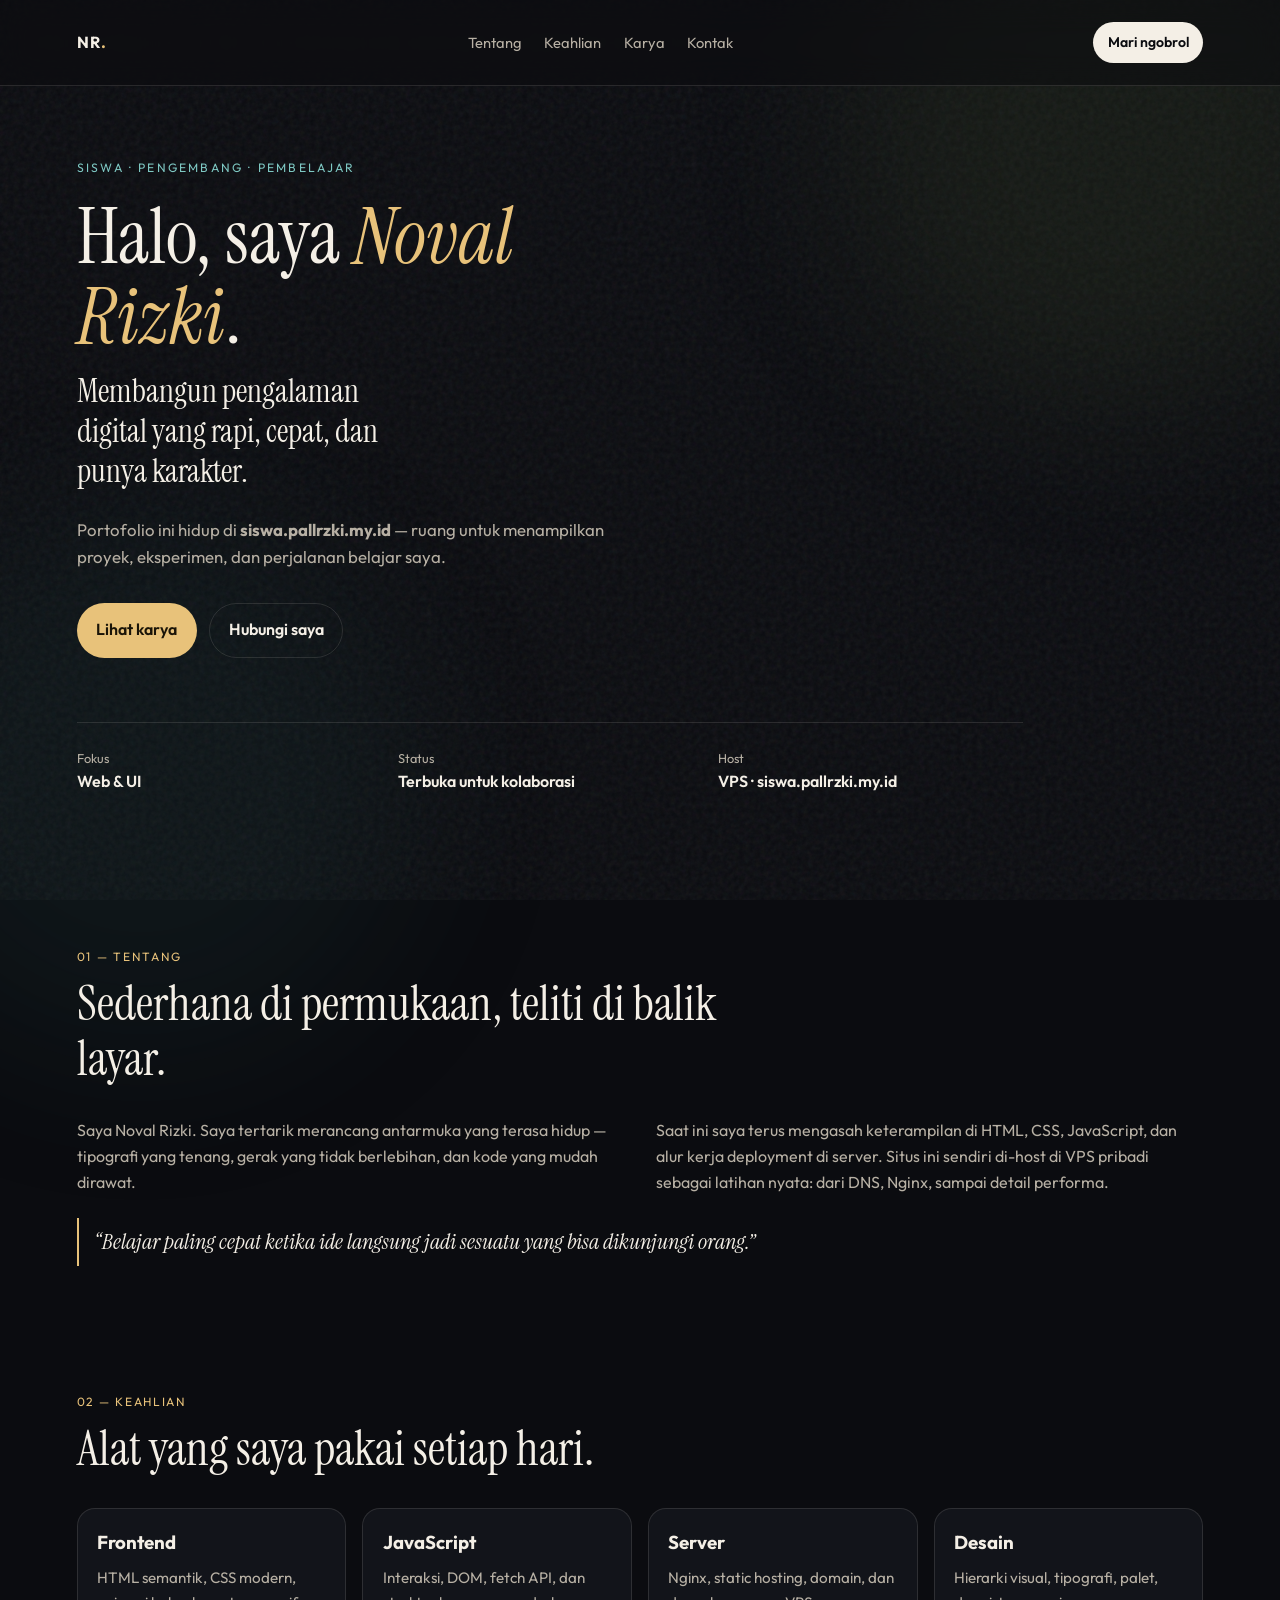
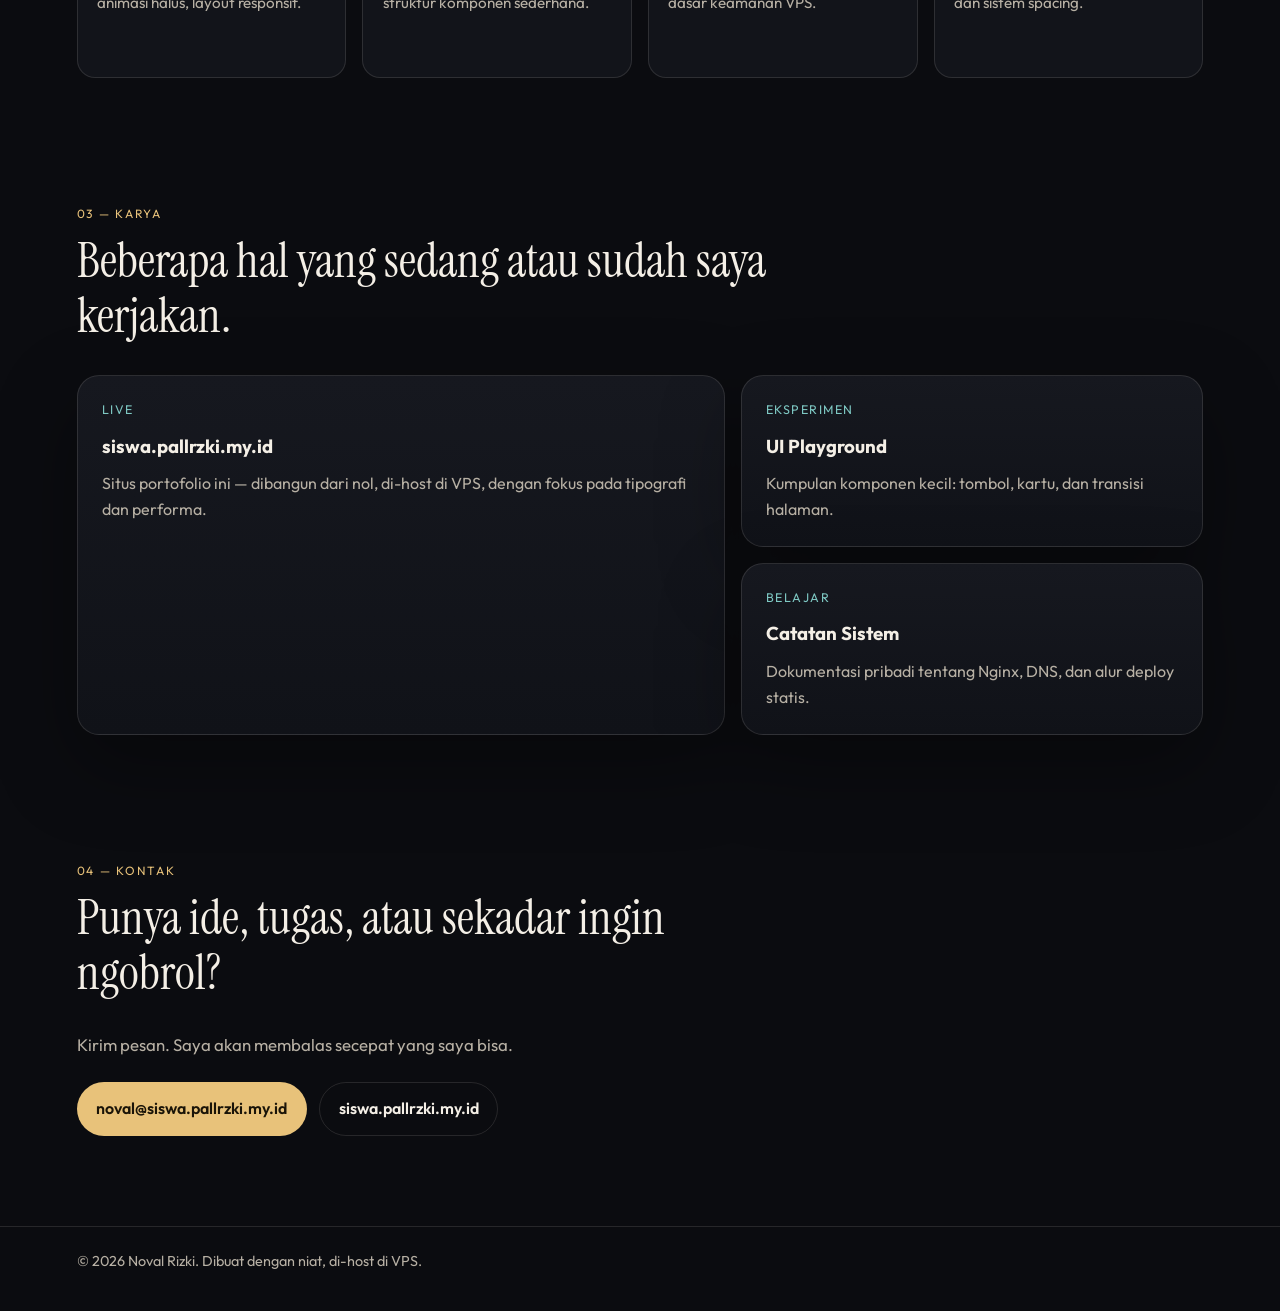
==== index.html @ b2f87281 "Add Noval Rizki portfolio site for siswa.pallrzki.my.id Static landing page with Nginx config ready " ====
<!DOCTYPE html>
<html lang="id">
<head>
  <meta charset="UTF-8" />
  <meta name="viewport" content="width=device-width, initial-scale=1.0" />
  <title>Noval Rizki — Portfolio</title>
  <meta name="description" content="Portofolio Noval Rizki — pengembang web, desain, dan eksplorasi teknologi." />
  <link rel="preconnect" href="https://fonts.googleapis.com" />
  <link rel="preconnect" href="https://fonts.gstatic.com" crossorigin />
  <link href="https://fonts.googleapis.com/css2?family=Instrument+Serif:ital@0;1&family=Outfit:wght@300;400;500;600;700&display=swap" rel="stylesheet" />
  <link rel="stylesheet" href="styles.css" />
  <link rel="icon" href="data:image/svg+xml,<svg xmlns='http://www.w3.org/2000/svg' viewBox='0 0 100 100'><text y='.9em' font-size='90'>N</text></svg>" />
</head>
<body>
  <div class="noise" aria-hidden="true"></div>
  <div class="orb orb-a" aria-hidden="true"></div>
  <div class="orb orb-b" aria-hidden="true"></div>

  <header class="nav">
    <a class="logo" href="#top">NR<span>.</span></a>
    <nav>
      <a href="#about">Tentang</a>
      <a href="#skills">Keahlian</a>
      <a href="#work">Karya</a>
      <a href="#contact">Kontak</a>
    </nav>
    <a class="nav-cta" href="#contact">Mari ngobrol</a>
  </header>

  <main id="top">
    <section class="hero">
      <p class="eyebrow">Siswa · Pengembang · Pembelajar</p>
      <h1>
        Halo, saya <em>Noval Rizki</em>.
        <span>Membangun pengalaman digital yang rapi, cepat, dan punya karakter.</span>
      </h1>
      <p class="lede">
        Portofolio ini hidup di <strong>siswa.pallrzki.my.id</strong> —
        ruang untuk menampilkan proyek, eksperimen, dan perjalanan belajar saya.
      </p>
      <div class="hero-actions">
        <a class="btn primary" href="#work">Lihat karya</a>
        <a class="btn ghost" href="#contact">Hubungi saya</a>
      </div>
      <dl class="stats">
        <div>
          <dt>Fokus</dt>
          <dd>Web & UI</dd>
        </div>
        <div>
          <dt>Status</dt>
          <dd>Terbuka untuk kolaborasi</dd>
        </div>
        <div>
          <dt>Host</dt>
          <dd>VPS · siswa.pallrzki.my.id</dd>
        </div>
      </dl>
    </section>

    <section id="about" class="section">
      <div class="section-head">
        <p class="kicker">01 — Tentang</p>
        <h2>Sederhana di permukaan, teliti di balik layar.</h2>
      </div>
      <div class="about-grid">
        <p>
          Saya Noval Rizki. Saya tertarik merancang antarmuka yang terasa hidup —
          tipografi yang tenang, gerak yang tidak berlebihan, dan kode yang mudah dirawat.
        </p>
        <p>
          Saat ini saya terus mengasah keterampilan di HTML, CSS, JavaScript, dan alur kerja
          deployment di server. Situs ini sendiri di-host di VPS pribadi sebagai latihan
          nyata: dari DNS, Nginx, sampai detail performa.
        </p>
        <blockquote>
          “Belajar paling cepat ketika ide langsung jadi sesuatu yang bisa dikunjungi orang.”
        </blockquote>
      </div>
    </section>

    <section id="skills" class="section">
      <div class="section-head">
        <p class="kicker">02 — Keahlian</p>
        <h2>Alat yang saya pakai setiap hari.</h2>
      </div>
      <ul class="skills">
        <li>
          <h3>Frontend</h3>
          <p>HTML semantik, CSS modern, animasi halus, layout responsif.</p>
        </li>
        <li>
          <h3>JavaScript</h3>
          <p>Interaksi, DOM, fetch API, dan struktur komponen sederhana.</p>
        </li>
        <li>
          <h3>Server</h3>
          <p>Nginx, static hosting, domain, dan dasar keamanan VPS.</p>
        </li>
        <li>
          <h3>Desain</h3>
          <p>Hierarki visual, tipografi, palet, dan sistem spacing.</p>
        </li>
      </ul>
    </section>

    <section id="work" class="section">
      <div class="section-head">
        <p class="kicker">03 — Karya</p>
        <h2>Beberapa hal yang sedang atau sudah saya kerjakan.</h2>
      </div>
      <div class="work">
        <article class="card featured">
          <p class="tag">Live</p>
          <h3>siswa.pallrzki.my.id</h3>
          <p>Situs portofolio ini — dibangun dari nol, di-host di VPS, dengan fokus pada tipografi dan performa.</p>
        </article>
        <article class="card">
          <p class="tag">Eksperimen</p>
          <h3>UI Playground</h3>
          <p>Kumpulan komponen kecil: tombol, kartu, dan transisi halaman.</p>
        </article>
        <article class="card">
          <p class="tag">Belajar</p>
          <h3>Catatan Sistem</h3>
          <p>Dokumentasi pribadi tentang Nginx, DNS, dan alur deploy statis.</p>
        </article>
      </div>
    </section>

    <section id="contact" class="section contact">
      <div class="section-head">
        <p class="kicker">04 — Kontak</p>
        <h2>Punya ide, tugas, atau sekadar ingin ngobrol?</h2>
      </div>
      <p class="lede">Kirim pesan. Saya akan membalas secepat yang saya bisa.</p>
      <div class="contact-row">
        <a class="btn primary" href="mailto:noval@siswa.pallrzki.my.id">noval@siswa.pallrzki.my.id</a>
        <a class="btn ghost" href="https://siswa.pallrzki.my.id" target="_blank" rel="noopener">siswa.pallrzki.my.id</a>
      </div>
    </section>
  </main>

  <footer>
    <p>© <span id="year"></span> Noval Rizki. Dibuat dengan niat, di-host di VPS.</p>
  </footer>

  <script>
    document.getElementById("year").textContent = new Date().getFullYear();
  </script>
</body>
</html>
---- styles.css ----
:root {
  --bg: #0b0c10;
  --bg-soft: #12141a;
  --ink: #f4efe6;
  --muted: #b7b0a4;
  --line: rgba(244, 239, 230, 0.12);
  --accent: #e8c27a;
  --accent-2: #7ec8c3;
  --shadow: 0 30px 80px rgba(0, 0, 0, 0.35);
}

* { box-sizing: border-box; margin: 0; padding: 0; }

html { scroll-behavior: smooth; }

body {
  font-family: "Outfit", system-ui, sans-serif;
  background: var(--bg);
  color: var(--ink);
  line-height: 1.6;
  min-height: 100vh;
  overflow-x: hidden;
}

.noise {
  pointer-events: none;
  position: fixed;
  inset: 0;
  opacity: 0.07;
  background-image: url("data:image/svg+xml,%3Csvg viewBox='0 0 200 200' xmlns='http://www.w3.org/2000/svg'%3E%3Cfilter id='n'%3E%3CfeTurbulence type='fractalNoise' baseFrequency='.85' numOctaves='4' stitchTiles='stitch'/%3E%3C/filter%3E%3Crect width='100%25' height='100%25' filter='url(%23n)'/%3E%3C/svg%3E");
  z-index: 0;
}

.orb {
  position: fixed;
  width: 42vw;
  height: 42vw;
  border-radius: 50%;
  filter: blur(80px);
  opacity: 0.22;
  z-index: 0;
}
.orb-a { background: #3d4a2a; top: -10vw; right: -8vw; }
.orb-b { background: #1d3a3a; bottom: -12vw; left: -10vw; }

.nav, main, footer { position: relative; z-index: 1; }

.nav {
  display: flex;
  align-items: center;
  justify-content: space-between;
  gap: 1rem;
  padding: 1.4rem 6vw;
  position: sticky;
  top: 0;
  backdrop-filter: blur(16px);
  background: rgba(11, 12, 16, 0.55);
  border-bottom: 1px solid var(--line);
}

.logo {
  font-weight: 700;
  letter-spacing: 0.08em;
  color: var(--ink);
  text-decoration: none;
}
.logo span { color: var(--accent); }

nav { display: flex; gap: 1.4rem; }
nav a {
  color: var(--muted);
  text-decoration: none;
  font-size: 0.92rem;
}
nav a:hover { color: var(--ink); }

.nav-cta {
  color: var(--bg);
  background: var(--ink);
  text-decoration: none;
  padding: 0.55rem 0.9rem;
  border-radius: 999px;
  font-size: 0.88rem;
  font-weight: 600;
}

.hero {
  padding: 8vh 6vw 10vh;
  max-width: 1100px;
}

.eyebrow {
  text-transform: uppercase;
  letter-spacing: 0.18em;
  font-size: 0.76rem;
  color: var(--accent-2);
  margin-bottom: 1.2rem;
}

h1 {
  font-family: "Instrument Serif", Georgia, serif;
  font-weight: 400;
  font-size: clamp(2.4rem, 6vw, 5.2rem);
  line-height: 1.05;
  max-width: 16ch;
}

h1 em { font-style: italic; color: var(--accent); }
h1 span {
  display: block;
  margin-top: 0.8rem;
  font-size: 0.42em;
  line-height: 1.25;
  color: var(--ink);
  max-width: 22ch;
}

.lede {
  margin-top: 1.6rem;
  max-width: 52ch;
  color: var(--muted);
  font-size: 1.05rem;
}

.hero-actions { display: flex; gap: 0.8rem; margin-top: 2rem; flex-wrap: wrap; }

.btn {
  text-decoration: none;
  padding: 0.85rem 1.15rem;
  border-radius: 999px;
  font-weight: 600;
  border: 1px solid var(--line);
}
.btn.primary { background: var(--accent); color: #1a1408; border-color: transparent; }
.btn.ghost { color: var(--ink); }

.stats {
  display: grid;
  grid-template-columns: repeat(3, minmax(0, 1fr));
  gap: 1rem;
  margin-top: 4rem;
  padding-top: 1.6rem;
  border-top: 1px solid var(--line);
}
.stats dt { color: var(--muted); font-size: 0.8rem; }
.stats dd { font-weight: 600; }

.section { padding: 7vh 6vw; }
.section-head { max-width: 720px; margin-bottom: 2rem; }
.kicker {
  color: var(--accent);
  letter-spacing: 0.14em;
  text-transform: uppercase;
  font-size: 0.75rem;
  margin-bottom: 0.6rem;
}
h2 {
  font-family: "Instrument Serif", Georgia, serif;
  font-weight: 400;
  font-size: clamp(1.8rem, 4vw, 3rem);
  line-height: 1.15;
}

.about-grid {
  display: grid;
  grid-template-columns: 1fr 1fr;
  gap: 1.4rem 2rem;
  color: var(--muted);
}
.about-grid blockquote {
  grid-column: 1 / -1;
  border-left: 2px solid var(--accent);
  padding: 0.4rem 0 0.4rem 1rem;
  color: var(--ink);
  font-family: "Instrument Serif", Georgia, serif;
  font-size: 1.4rem;
  font-style: italic;
}

.skills {
  list-style: none;
  display: grid;
  grid-template-columns: repeat(4, minmax(0, 1fr));
  gap: 1rem;
}
.skills li {
  background: var(--bg-soft);
  border: 1px solid var(--line);
  border-radius: 18px;
  padding: 1.2rem;
  min-height: 170px;
}
.skills h3 { margin-bottom: 0.5rem; }
.skills p { color: var(--muted); font-size: 0.95rem; }

.work {
  display: grid;
  grid-template-columns: 1.4fr 1fr;
  gap: 1rem;
}
.card {
  background: linear-gradient(180deg, #16181f, #101218);
  border: 1px solid var(--line);
  border-radius: 22px;
  padding: 1.5rem;
  box-shadow: var(--shadow);
}
.card.featured { grid-row: span 2; min-height: 280px; }
.tag {
  color: var(--accent-2);
  font-size: 0.78rem;
  letter-spacing: 0.12em;
  text-transform: uppercase;
  margin-bottom: 0.7rem;
}
.card p:last-child { color: var(--muted); margin-top: 0.6rem; }

.contact { padding-bottom: 10vh; }
.contact-row { display: flex; gap: 0.8rem; flex-wrap: wrap; margin-top: 1.4rem; }

footer {
  padding: 1.4rem 6vw 2.4rem;
  color: var(--muted);
  border-top: 1px solid var(--line);
  font-size: 0.9rem;
}

@media (max-width: 860px) {
  nav { display: none; }
  .about-grid, .skills, .work, .stats { grid-template-columns: 1fr; }
  .card.featured { grid-row: auto; }
}
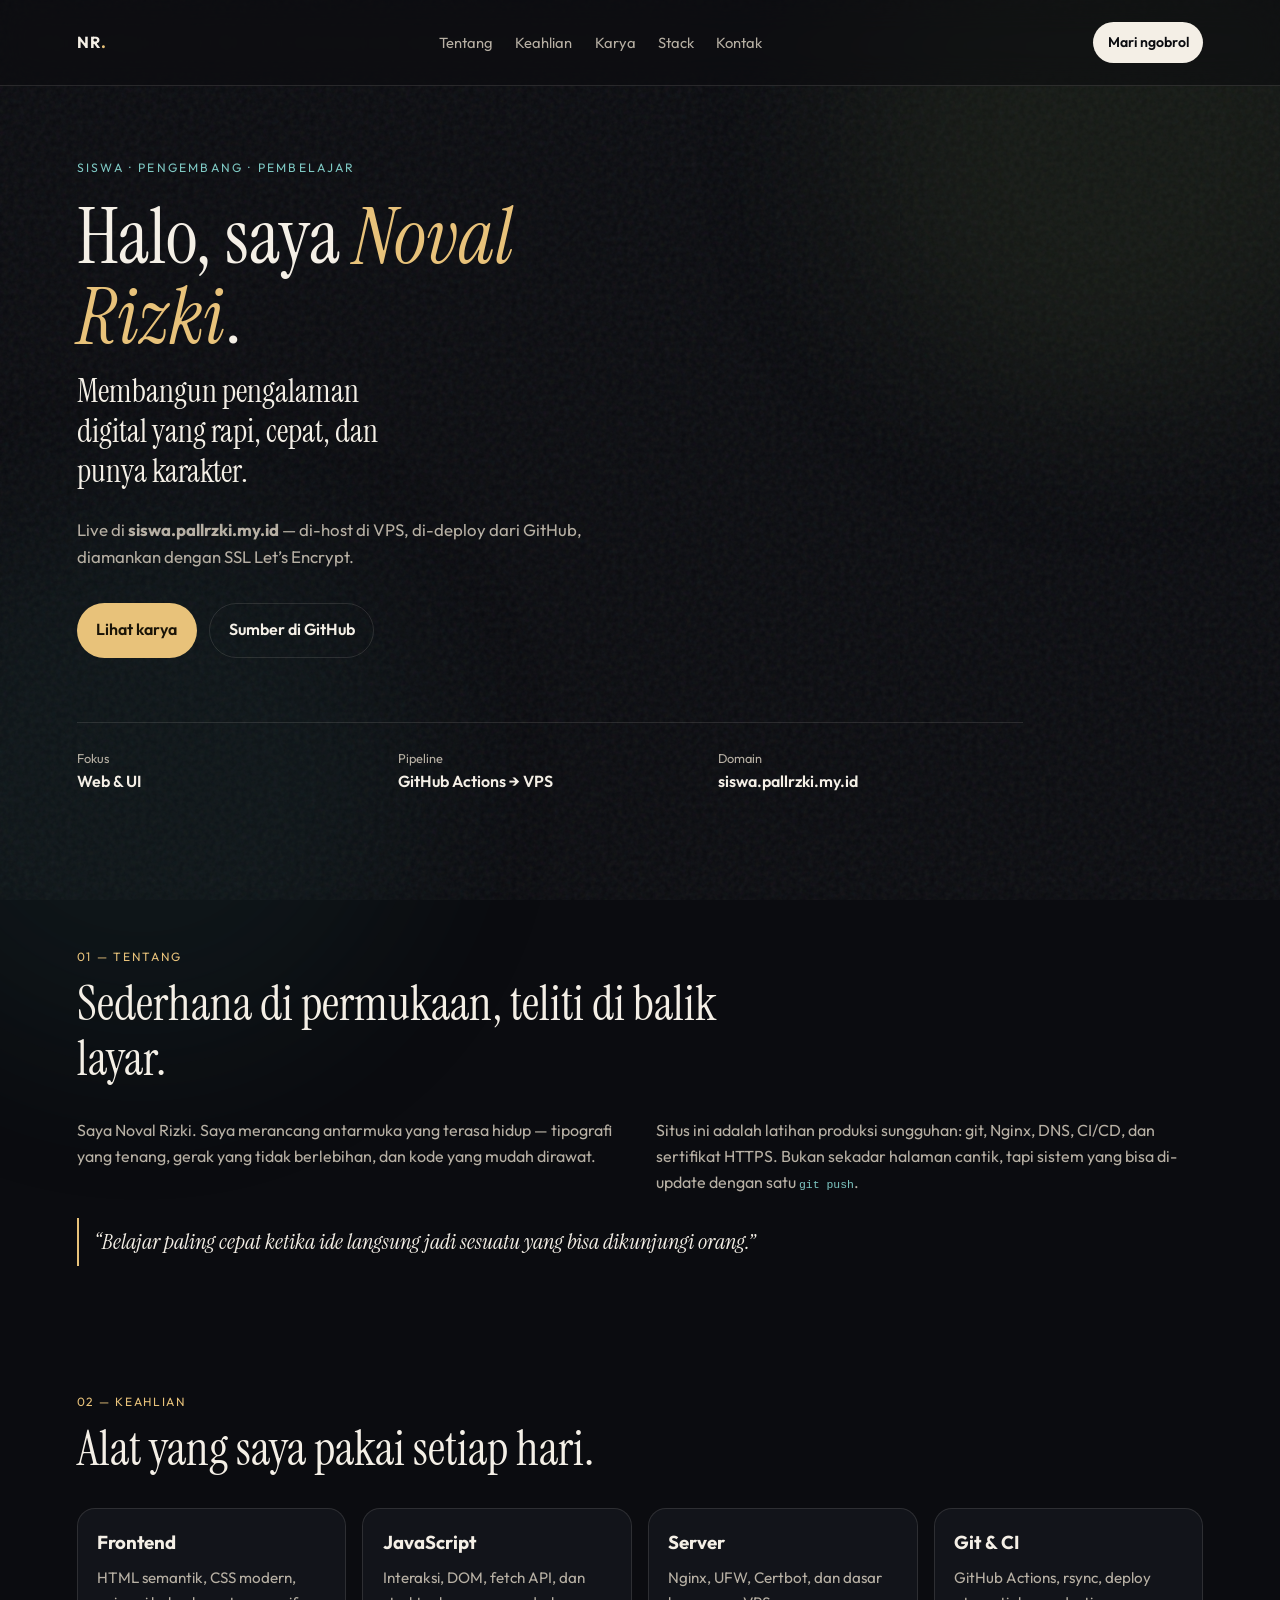
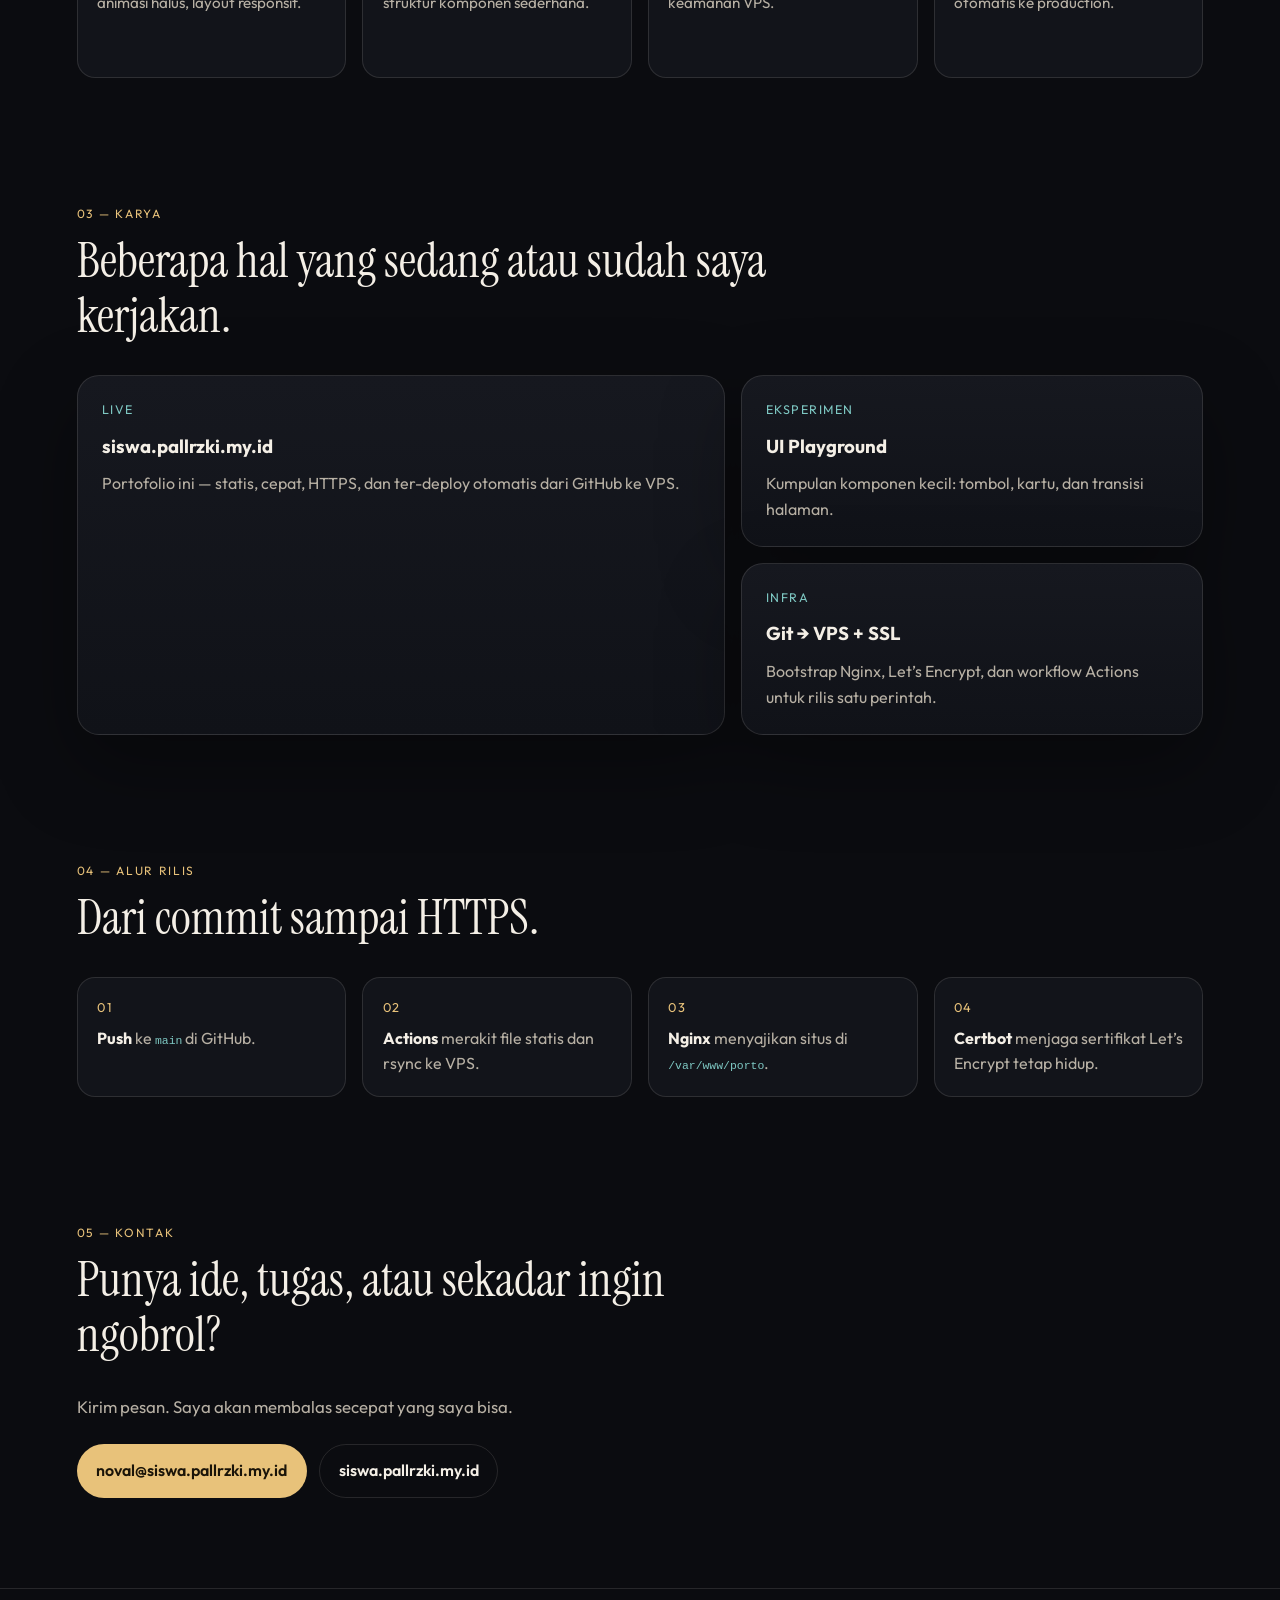
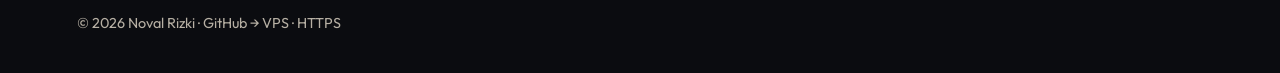
==== commit c52fad59: "Upgrade portfolio and add GitHub-to-VPS deploy with SSL Add Certbot/Nginx bootstrap, rsync workflow " ====
--- a/index.html
+++ b/index.html
@@ -4,7 +4,11 @@
   <meta charset="UTF-8" />
   <meta name="viewport" content="width=device-width, initial-scale=1.0" />
   <title>Noval Rizki — Portfolio</title>
-  <meta name="description" content="Portofolio Noval Rizki — pengembang web, desain, dan eksplorasi teknologi." />
+  <meta name="description" content="Portofolio Noval Rizki. Web, UI, dan deployment di VPS." />
+  <meta property="og:title" content="Noval Rizki — Portfolio" />
+  <meta property="og:description" content="Membangun pengalaman digital yang rapi, cepat, dan punya karakter." />
+  <meta property="og:url" content="https://siswa.pallrzki.my.id" />
+  <link rel="canonical" href="https://siswa.pallrzki.my.id/" />
   <link rel="preconnect" href="https://fonts.googleapis.com" />
   <link rel="preconnect" href="https://fonts.gstatic.com" crossorigin />
   <link href="https://fonts.googleapis.com/css2?family=Instrument+Serif:ital@0;1&family=Outfit:wght@300;400;500;600;700&display=swap" rel="stylesheet" />
@@ -22,6 +26,7 @@
       <a href="#about">Tentang</a>
       <a href="#skills">Keahlian</a>
       <a href="#work">Karya</a>
+      <a href="#stack">Stack</a>
       <a href="#contact">Kontak</a>
     </nav>
     <a class="nav-cta" href="#contact">Mari ngobrol</a>
@@ -35,25 +40,25 @@
         <span>Membangun pengalaman digital yang rapi, cepat, dan punya karakter.</span>
       </h1>
       <p class="lede">
-        Portofolio ini hidup di <strong>siswa.pallrzki.my.id</strong> —
-        ruang untuk menampilkan proyek, eksperimen, dan perjalanan belajar saya.
+        Live di <strong>siswa.pallrzki.my.id</strong> — di-host di VPS, di-deploy dari GitHub,
+        diamankan dengan SSL Let’s Encrypt.
       </p>
       <div class="hero-actions">
         <a class="btn primary" href="#work">Lihat karya</a>
-        <a class="btn ghost" href="#contact">Hubungi saya</a>
+        <a class="btn ghost" href="https://github.com/valngawi-droid/porto" target="_blank" rel="noopener">Sumber di GitHub</a>
       </div>
       <dl class="stats">
         <div>
           <dt>Fokus</dt>
-          <dd>Web & UI</dd>
+          <dd>Web &amp; UI</dd>
         </div>
         <div>
-          <dt>Status</dt>
-          <dd>Terbuka untuk kolaborasi</dd>
+          <dt>Pipeline</dt>
+          <dd>GitHub Actions → VPS</dd>
         </div>
         <div>
-          <dt>Host</dt>
-          <dd>VPS · siswa.pallrzki.my.id</dd>
+          <dt>Domain</dt>
+          <dd>siswa.pallrzki.my.id</dd>
         </div>
       </dl>
     </section>
@@ -65,13 +70,12 @@
       </div>
       <div class="about-grid">
         <p>
-          Saya Noval Rizki. Saya tertarik merancang antarmuka yang terasa hidup —
+          Saya Noval Rizki. Saya merancang antarmuka yang terasa hidup —
           tipografi yang tenang, gerak yang tidak berlebihan, dan kode yang mudah dirawat.
         </p>
         <p>
-          Saat ini saya terus mengasah keterampilan di HTML, CSS, JavaScript, dan alur kerja
-          deployment di server. Situs ini sendiri di-host di VPS pribadi sebagai latihan
-          nyata: dari DNS, Nginx, sampai detail performa.
+          Situs ini adalah latihan produksi sungguhan: git, Nginx, DNS, CI/CD, dan sertifikat HTTPS.
+          Bukan sekadar halaman cantik, tapi sistem yang bisa di-update dengan satu <code>git push</code>.
         </p>
         <blockquote>
           “Belajar paling cepat ketika ide langsung jadi sesuatu yang bisa dikunjungi orang.”
@@ -95,11 +99,11 @@
         </li>
         <li>
           <h3>Server</h3>
-          <p>Nginx, static hosting, domain, dan dasar keamanan VPS.</p>
+          <p>Nginx, UFW, Certbot, dan dasar keamanan VPS.</p>
         </li>
         <li>
-          <h3>Desain</h3>
-          <p>Hierarki visual, tipografi, palet, dan sistem spacing.</p>
+          <h3>Git &amp; CI</h3>
+          <p>GitHub Actions, rsync, deploy otomatis ke production.</p>
         </li>
       </ul>
     </section>
@@ -113,7 +117,7 @@
         <article class="card featured">
           <p class="tag">Live</p>
           <h3>siswa.pallrzki.my.id</h3>
-          <p>Situs portofolio ini — dibangun dari nol, di-host di VPS, dengan fokus pada tipografi dan performa.</p>
+          <p>Portofolio ini — statis, cepat, HTTPS, dan ter-deploy otomatis dari GitHub ke VPS.</p>
         </article>
         <article class="card">
           <p class="tag">Eksperimen</p>
@@ -121,32 +125,42 @@
           <p>Kumpulan komponen kecil: tombol, kartu, dan transisi halaman.</p>
         </article>
         <article class="card">
-          <p class="tag">Belajar</p>
-          <h3>Catatan Sistem</h3>
-          <p>Dokumentasi pribadi tentang Nginx, DNS, dan alur deploy statis.</p>
+          <p class="tag">Infra</p>
+          <h3>Git → VPS + SSL</h3>
+          <p>Bootstrap Nginx, Let’s Encrypt, dan workflow Actions untuk rilis satu perintah.</p>
         </article>
       </div>
     </section>
 
+    <section id="stack" class="section">
+      <div class="section-head">
+        <p class="kicker">04 — Alur rilis</p>
+        <h2>Dari commit sampai HTTPS.</h2>
+      </div>
+      <ol class="pipeline">
+        <li><strong>Push</strong> ke <code>main</code> di GitHub.</li>
+        <li><strong>Actions</strong> merakit file statis dan rsync ke VPS.</li>
+        <li><strong>Nginx</strong> menyajikan situs di <code>/var/www/porto</code>.</li>
+        <li><strong>Certbot</strong> menjaga sertifikat Let’s Encrypt tetap hidup.</li>
+      </ol>
+    </section>
+
     <section id="contact" class="section contact">
       <div class="section-head">
-        <p class="kicker">04 — Kontak</p>
+        <p class="kicker">05 — Kontak</p>
         <h2>Punya ide, tugas, atau sekadar ingin ngobrol?</h2>
       </div>
       <p class="lede">Kirim pesan. Saya akan membalas secepat yang saya bisa.</p>
       <div class="contact-row">
         <a class="btn primary" href="mailto:noval@siswa.pallrzki.my.id">noval@siswa.pallrzki.my.id</a>
-        <a class="btn ghost" href="https://siswa.pallrzki.my.id" target="_blank" rel="noopener">siswa.pallrzki.my.id</a>
+        <a class="btn ghost" href="https://siswa.pallrzki.my.id">siswa.pallrzki.my.id</a>
       </div>
     </section>
   </main>
 
   <footer>
-    <p>© <span id="year"></span> Noval Rizki. Dibuat dengan niat, di-host di VPS.</p>
+    <p>© <span id="year"></span> Noval Rizki · GitHub → VPS · HTTPS</p>
   </footer>
-
-  <script>
-    document.getElementById("year").textContent = new Date().getFullYear();
-  </script>
+  <script src="app.js"></script>
 </body>
 </html>
--- a/styles.css
+++ b/styles.css
@@ -56,7 +56,9 @@
   backdrop-filter: blur(16px);
   background: rgba(11, 12, 16, 0.55);
   border-bottom: 1px solid var(--line);
-}
+  transition: padding 0.25s ease;
+}
+.nav.compact { padding-top: 0.75rem; padding-bottom: 0.75rem; }
 
 .logo {
   font-weight: 700;
@@ -215,6 +217,35 @@
 }
 .card p:last-child { color: var(--muted); margin-top: 0.6rem; }
 
+.pipeline {
+  list-style: none;
+  display: grid;
+  grid-template-columns: repeat(4, minmax(0, 1fr));
+  gap: 1rem;
+  counter-reset: step;
+}
+.pipeline li {
+  counter-increment: step;
+  background: var(--bg-soft);
+  border: 1px solid var(--line);
+  border-radius: 18px;
+  padding: 1.2rem;
+  color: var(--muted);
+}
+.pipeline li::before {
+  content: counter(step, decimal-leading-zero);
+  display: block;
+  color: var(--accent);
+  font-size: 0.8rem;
+  letter-spacing: 0.12em;
+  margin-bottom: 0.5rem;
+}
+.pipeline strong { color: var(--ink); }
+.pipeline code, .about-grid code {
+  font-size: 0.88em;
+  color: var(--accent-2);
+}
+
 .contact { padding-bottom: 10vh; }
 .contact-row { display: flex; gap: 0.8rem; flex-wrap: wrap; margin-top: 1.4rem; }
 
@@ -227,6 +258,6 @@
 
 @media (max-width: 860px) {
   nav { display: none; }
-  .about-grid, .skills, .work, .stats { grid-template-columns: 1fr; }
+  .about-grid, .skills, .work, .stats, .pipeline { grid-template-columns: 1fr; }
   .card.featured { grid-row: auto; }
 }
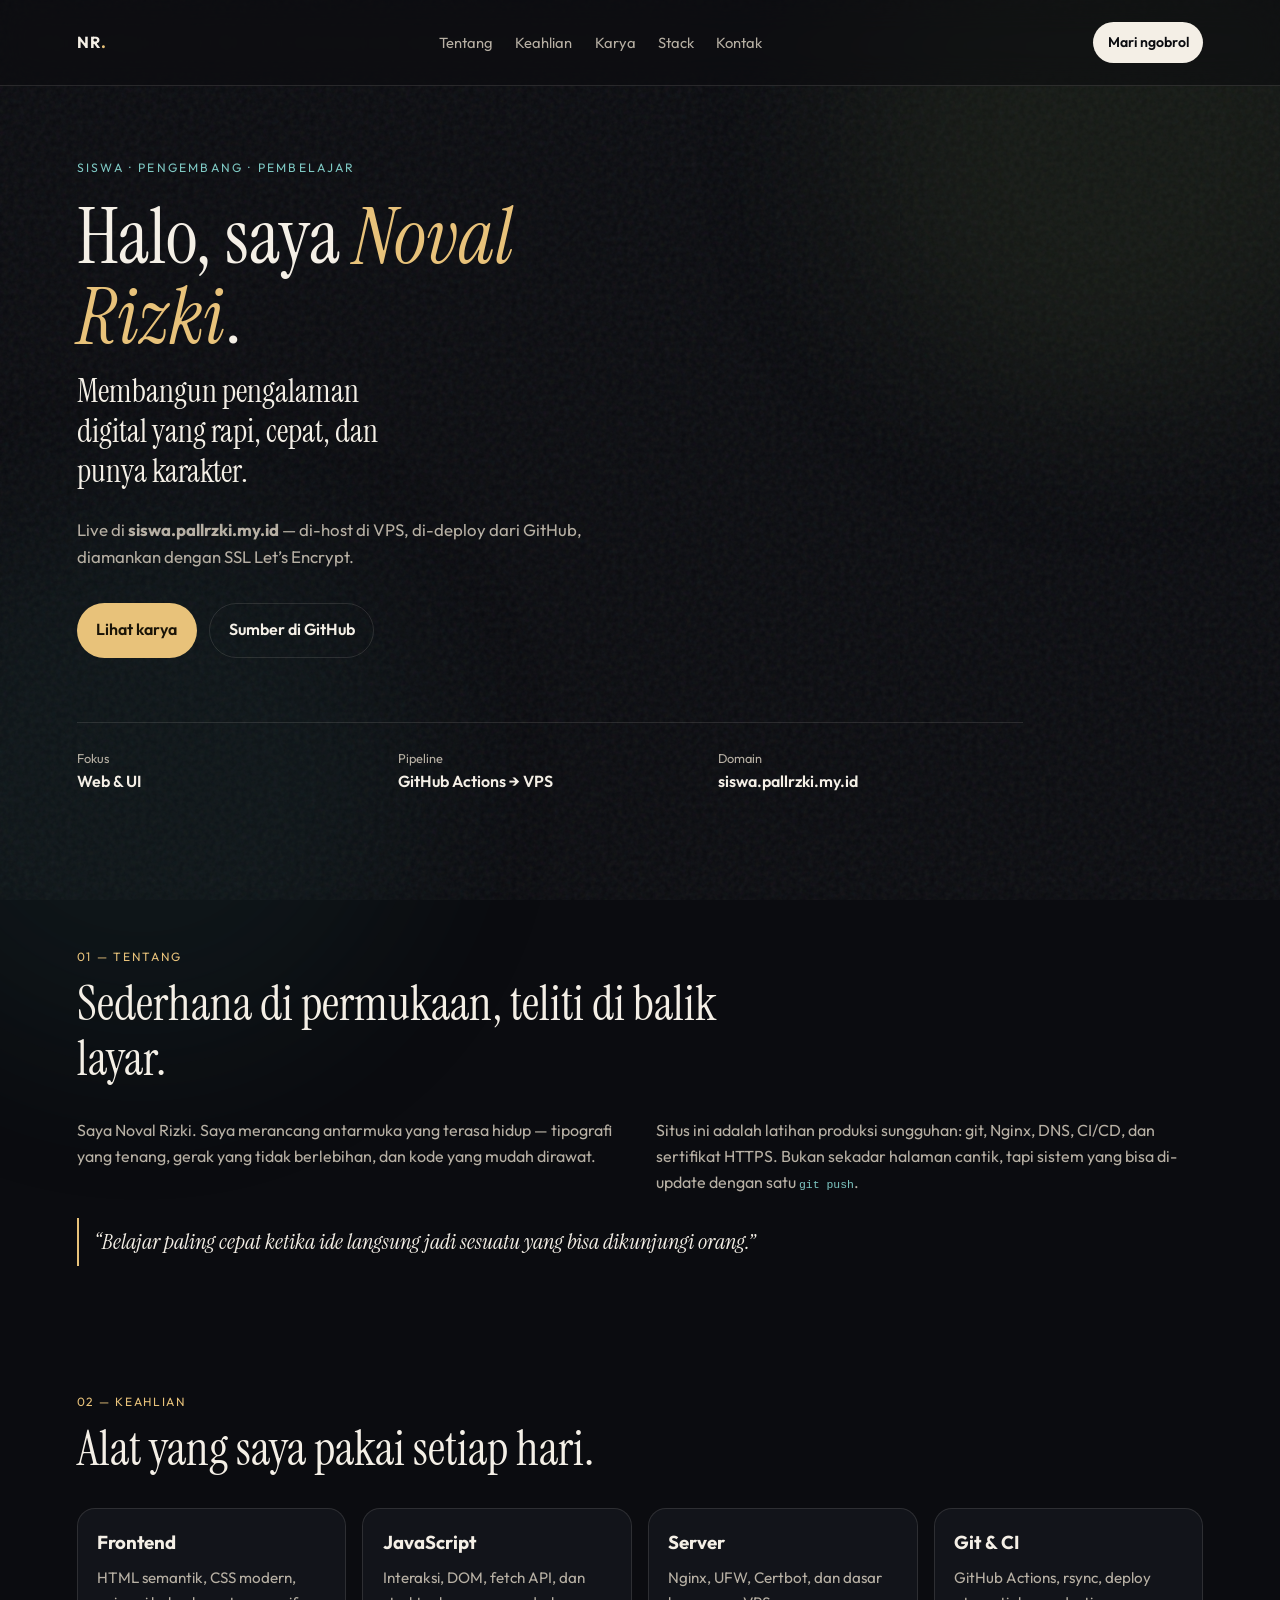
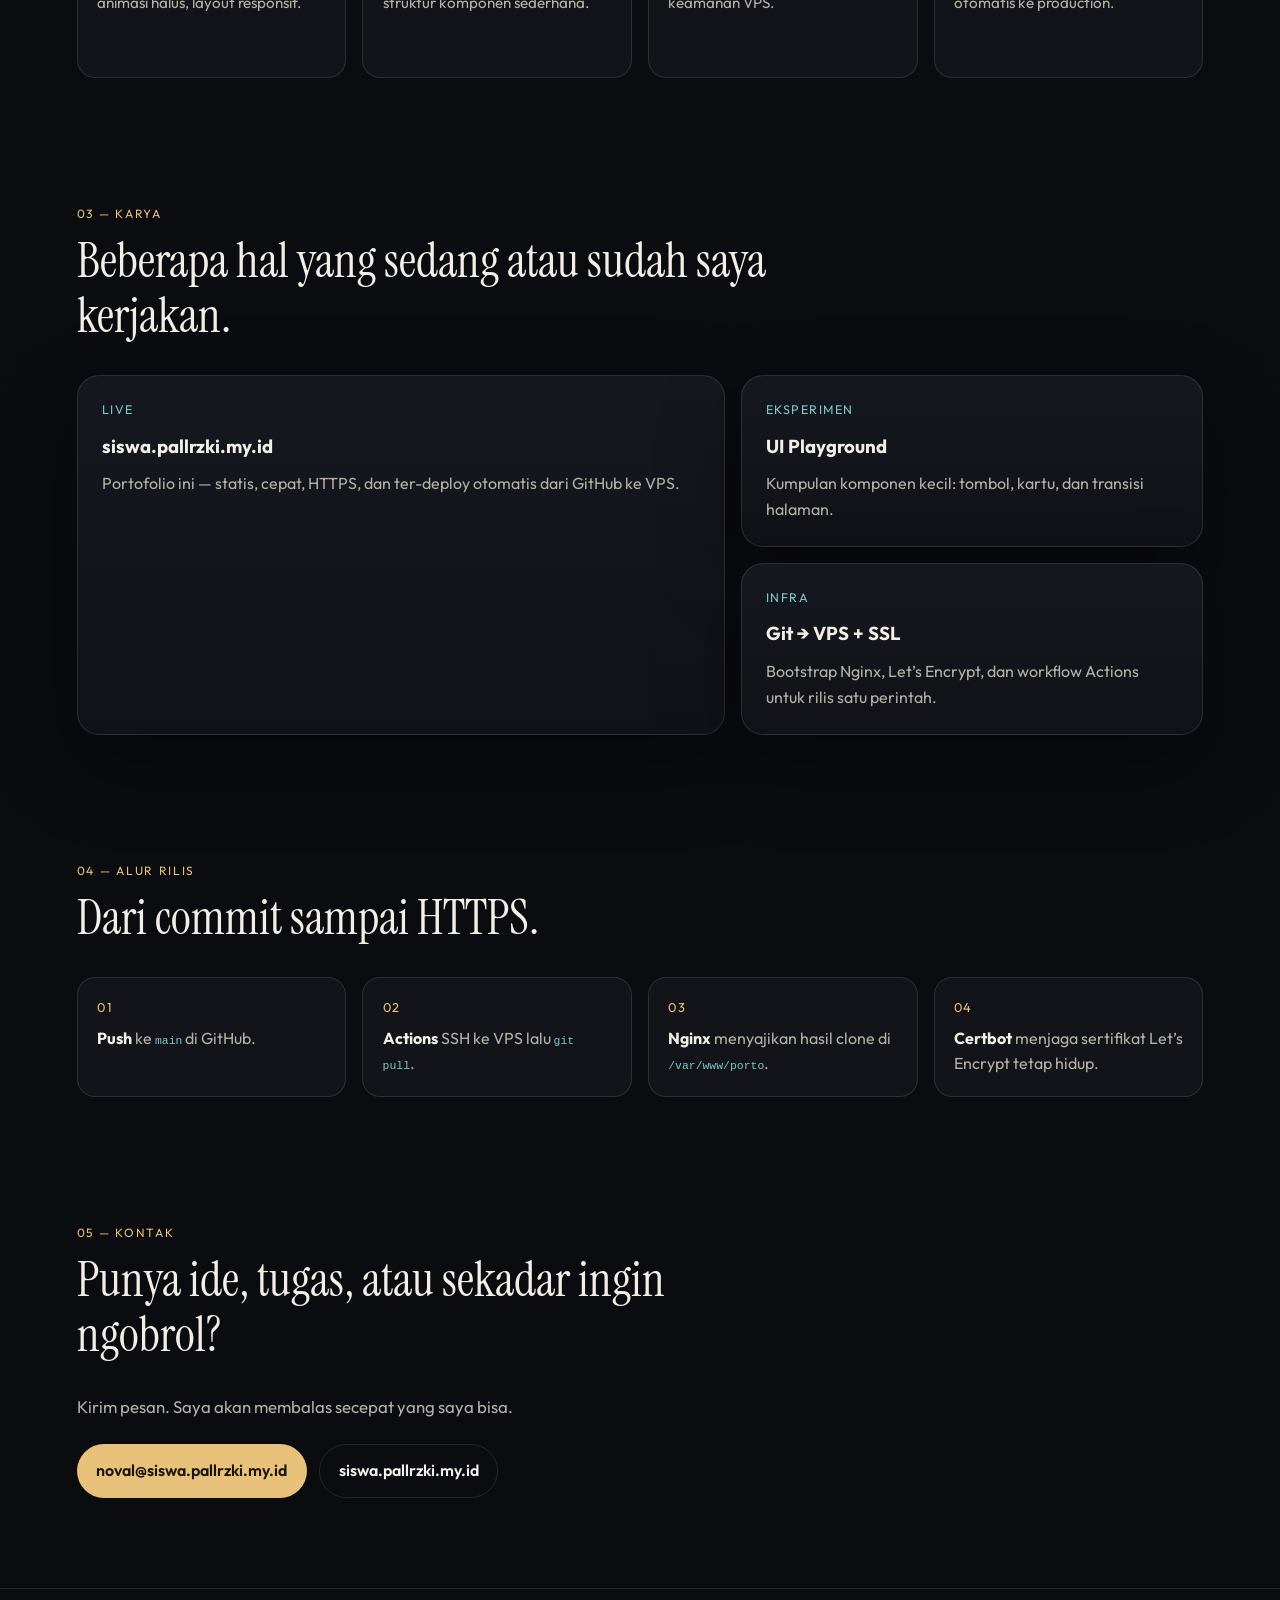
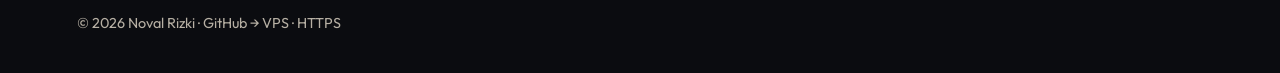
==== commit a2a3b67e: "Switch deploy to git clone and git pull on the VPS Serve the clone at /var/www/porto, drop rsync, an" ====
--- a/index.html
+++ b/index.html
@@ -139,8 +139,8 @@
       </div>
       <ol class="pipeline">
         <li><strong>Push</strong> ke <code>main</code> di GitHub.</li>
-        <li><strong>Actions</strong> merakit file statis dan rsync ke VPS.</li>
-        <li><strong>Nginx</strong> menyajikan situs di <code>/var/www/porto</code>.</li>
+        <li><strong>Actions</strong> SSH ke VPS lalu <code>git pull</code>.</li>
+        <li><strong>Nginx</strong> menyajikan hasil clone di <code>/var/www/porto</code>.</li>
         <li><strong>Certbot</strong> menjaga sertifikat Let’s Encrypt tetap hidup.</li>
       </ol>
     </section>
